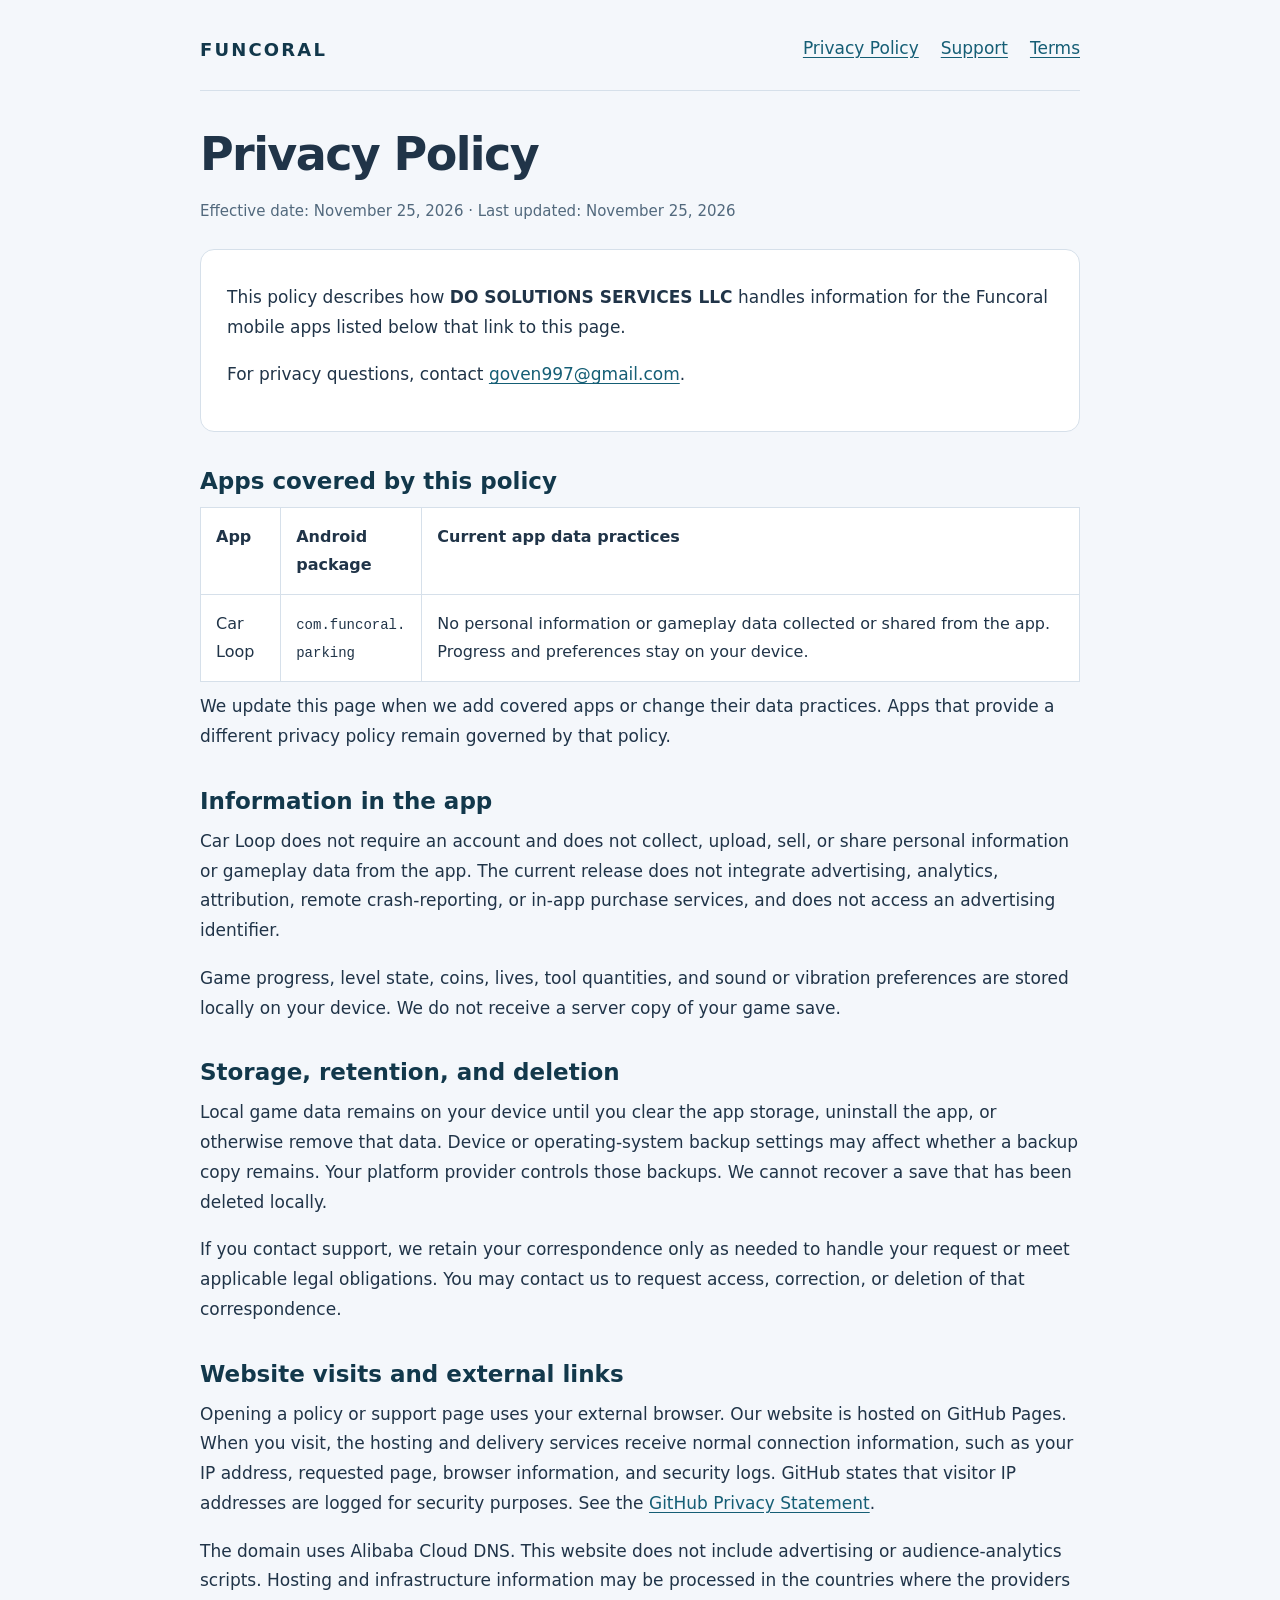
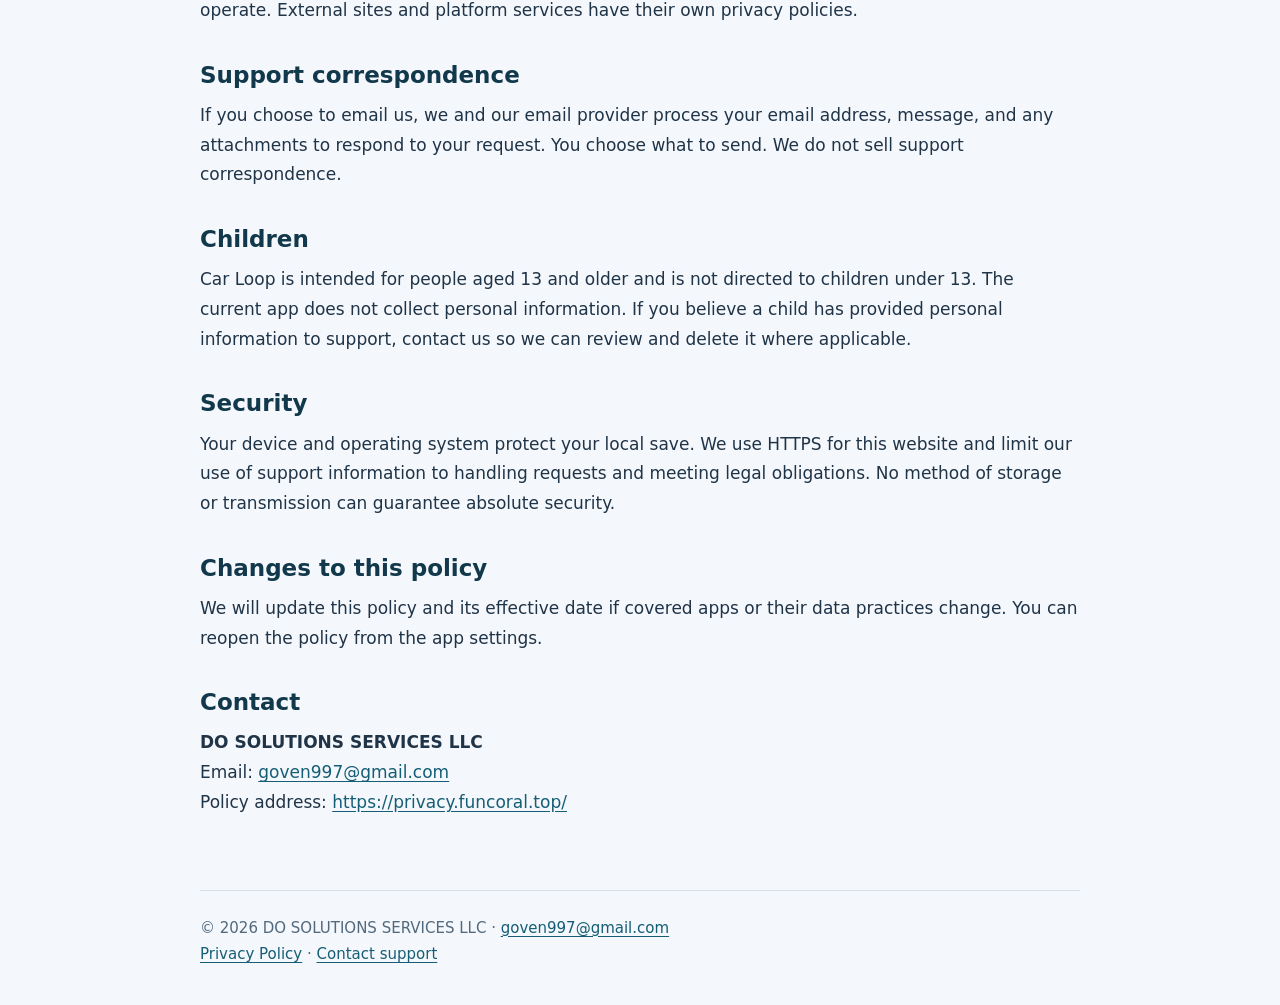
==== index.html @ a8ee6a95 "Publish shared Funcoral privacy and support pages Provide a public policy for Car Loop at privacy.fu" ====
<!doctype html><html lang="en"><head><meta charset="utf-8"><meta name="viewport" content="width=device-width,initial-scale=1"><meta name="description" content="Privacy Policy for Funcoral apps operated by DO SOLUTIONS SERVICES LLC"><link rel="canonical" href="https://privacy.funcoral.top/"><title>Privacy Policy | Funcoral</title><link rel="stylesheet" href="/style.css"></head><body><header><a class="brand" href="/">FUNCORAL</a><nav aria-label="Policy navigation"><a href="/">Privacy Policy</a><a href="/support/">Support</a><a href="/terms/">Terms</a></nav></header><main><h1>Privacy Policy</h1><p class="meta">Effective date: November 25, 2026 · Last updated: November 25, 2026</p><div class="intro"><p>This policy describes how <strong>DO SOLUTIONS SERVICES LLC</strong> handles information for the Funcoral mobile apps listed below that link to this page.</p><p>For privacy questions, contact <a href="mailto:goven997@gmail.com">goven997@gmail.com</a>.</p></div><h2>Apps covered by this policy</h2><table><thead><tr><th scope="col">App</th><th scope="col">Android package</th><th scope="col">Current app data practices</th></tr></thead><tbody><tr><td>Car Loop</td><td><code>com.funcoral.parking</code></td><td>No personal information or gameplay data collected or shared from the app. Progress and preferences stay on your device.</td></tr></tbody></table><p>We update this page when we add covered apps or change their data practices. Apps that provide a different privacy policy remain governed by that policy.</p><h2>Information in the app</h2><p>Car Loop does not require an account and does not collect, upload, sell, or share personal information or gameplay data from the app. The current release does not integrate advertising, analytics, attribution, remote crash-reporting, or in-app purchase services, and does not access an advertising identifier.</p><p>Game progress, level state, coins, lives, tool quantities, and sound or vibration preferences are stored locally on your device. We do not receive a server copy of your game save.</p><h2>Storage, retention, and deletion</h2><p>Local game data remains on your device until you clear the app storage, uninstall the app, or otherwise remove that data. Device or operating-system backup settings may affect whether a backup copy remains. Your platform provider controls those backups. We cannot recover a save that has been deleted locally.</p><p>If you contact support, we retain your correspondence only as needed to handle your request or meet applicable legal obligations. You may contact us to request access, correction, or deletion of that correspondence.</p><h2>Website visits and external links</h2><p>Opening a policy or support page uses your external browser. Our website is hosted on GitHub Pages. When you visit, the hosting and delivery services receive normal connection information, such as your IP address, requested page, browser information, and security logs. GitHub states that visitor IP addresses are logged for security purposes. See the <a href="https://docs.github.com/en/site-policy/privacy-policies/github-general-privacy-statement">GitHub Privacy Statement</a>.</p><p>The domain uses Alibaba Cloud DNS. This website does not include advertising or audience-analytics scripts. Hosting and infrastructure information may be processed in the countries where the providers operate. External sites and platform services have their own privacy policies.</p><h2>Support correspondence</h2><p>If you choose to email us, we and our email provider process your email address, message, and any attachments to respond to your request. You choose what to send. We do not sell support correspondence.</p><h2>Children</h2><p>Car Loop is intended for people aged 13 and older and is not directed to children under 13. The current app does not collect personal information. If you believe a child has provided personal information to support, contact us so we can review and delete it where applicable.</p><h2>Security</h2><p>Your device and operating system protect your local save. We use HTTPS for this website and limit our use of support information to handling requests and meeting legal obligations. No method of storage or transmission can guarantee absolute security.</p><h2>Changes to this policy</h2><p>We will update this policy and its effective date if covered apps or their data practices change. You can reopen the policy from the app settings.</p><h2>Contact</h2><p><strong>DO SOLUTIONS SERVICES LLC</strong><br>Email: <a href="mailto:goven997@gmail.com">goven997@gmail.com</a><br>Policy address: <a href="https://privacy.funcoral.top/">https://privacy.funcoral.top/</a></p></main><footer>© 2026 DO SOLUTIONS SERVICES LLC · <a href="mailto:goven997@gmail.com">goven997@gmail.com</a><br><a href="/">Privacy Policy</a> · <a href="/support/">Contact support</a></footer></body></html>
---- style.css ----
*{box-sizing:border-box}html{scroll-behavior:smooth}body{margin:0;background:#f4f7fb;color:#203448;font:17px/1.75 system-ui,-apple-system,BlinkMacSystemFont,"Segoe UI",sans-serif}a{color:#155e75;text-underline-offset:3px}a:focus-visible{outline:3px solid #f59e0b;outline-offset:4px}header,main,footer{width:min(880px,calc(100% - 40px));margin:auto}header{padding:34px 0 24px;display:flex;justify-content:space-between;gap:20px;flex-wrap:wrap;border-bottom:1px solid #d6e0ea}.brand{font-size:18px;font-weight:750;letter-spacing:.12em;color:#12384b;text-decoration:none}nav{display:flex;gap:22px;flex-wrap:wrap}main{padding:36px 0 54px}h1{font-size:clamp(32px,6vw,46px);line-height:1.2;letter-spacing:-.035em;margin:0 0 16px}h2{font-size:23px;line-height:1.35;margin:34px 0 10px;color:#12384b}p{margin:10px 0 18px}.meta{color:#52697d;font-size:15px}.intro{padding:23px 26px;background:white;border:1px solid #d6e0ea;border-radius:14px;margin:25px 0}table{width:100%;border-collapse:collapse;background:white;font-size:16px}th,td{padding:15px;text-align:left;border:1px solid #d6e0ea;vertical-align:top;overflow-wrap:anywhere}code{font-size:14px}footer{padding:24px 0 38px;border-top:1px solid #d6e0ea;font-size:15px;color:#52697d}.contact{font-size:19px;font-weight:650}@media(max-width:520px){header,main,footer{width:calc(100% - 30px)}header{padding-top:24px}th,td{padding:10px}.intro{padding:18px}}
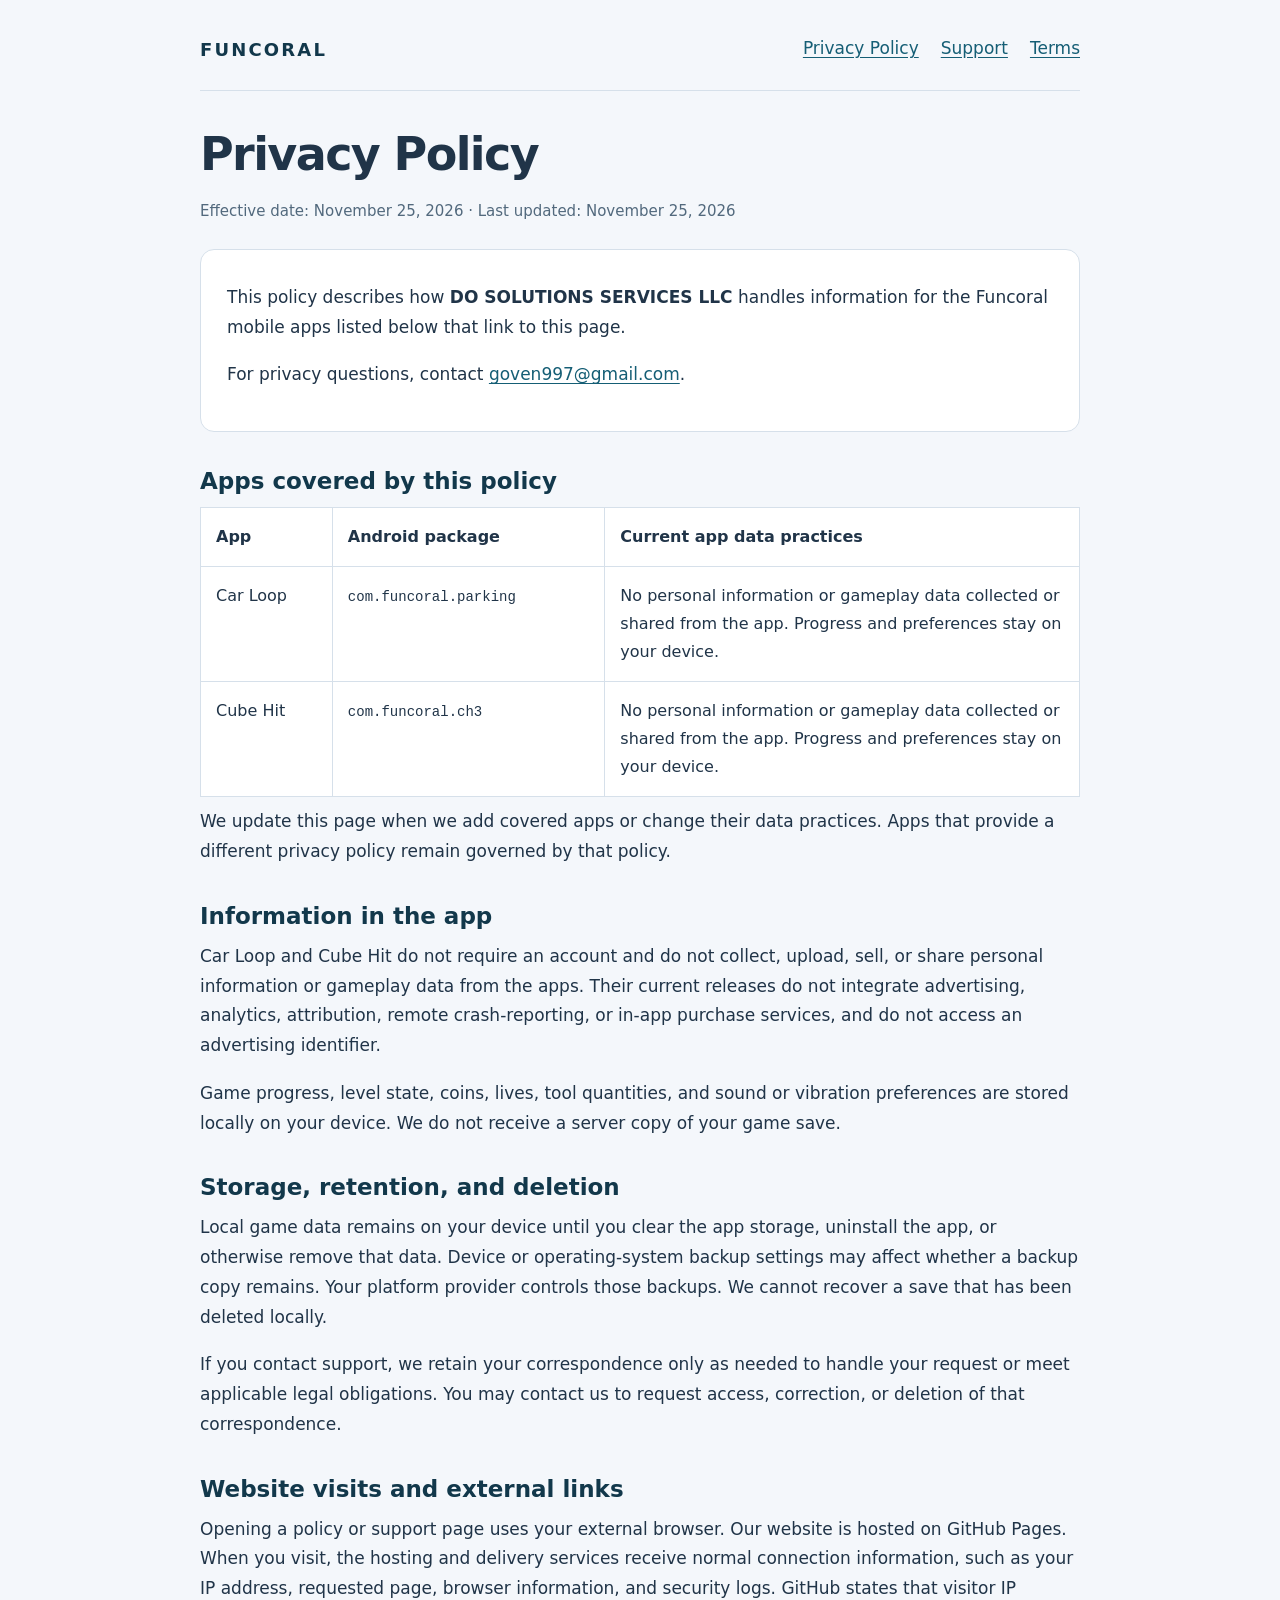
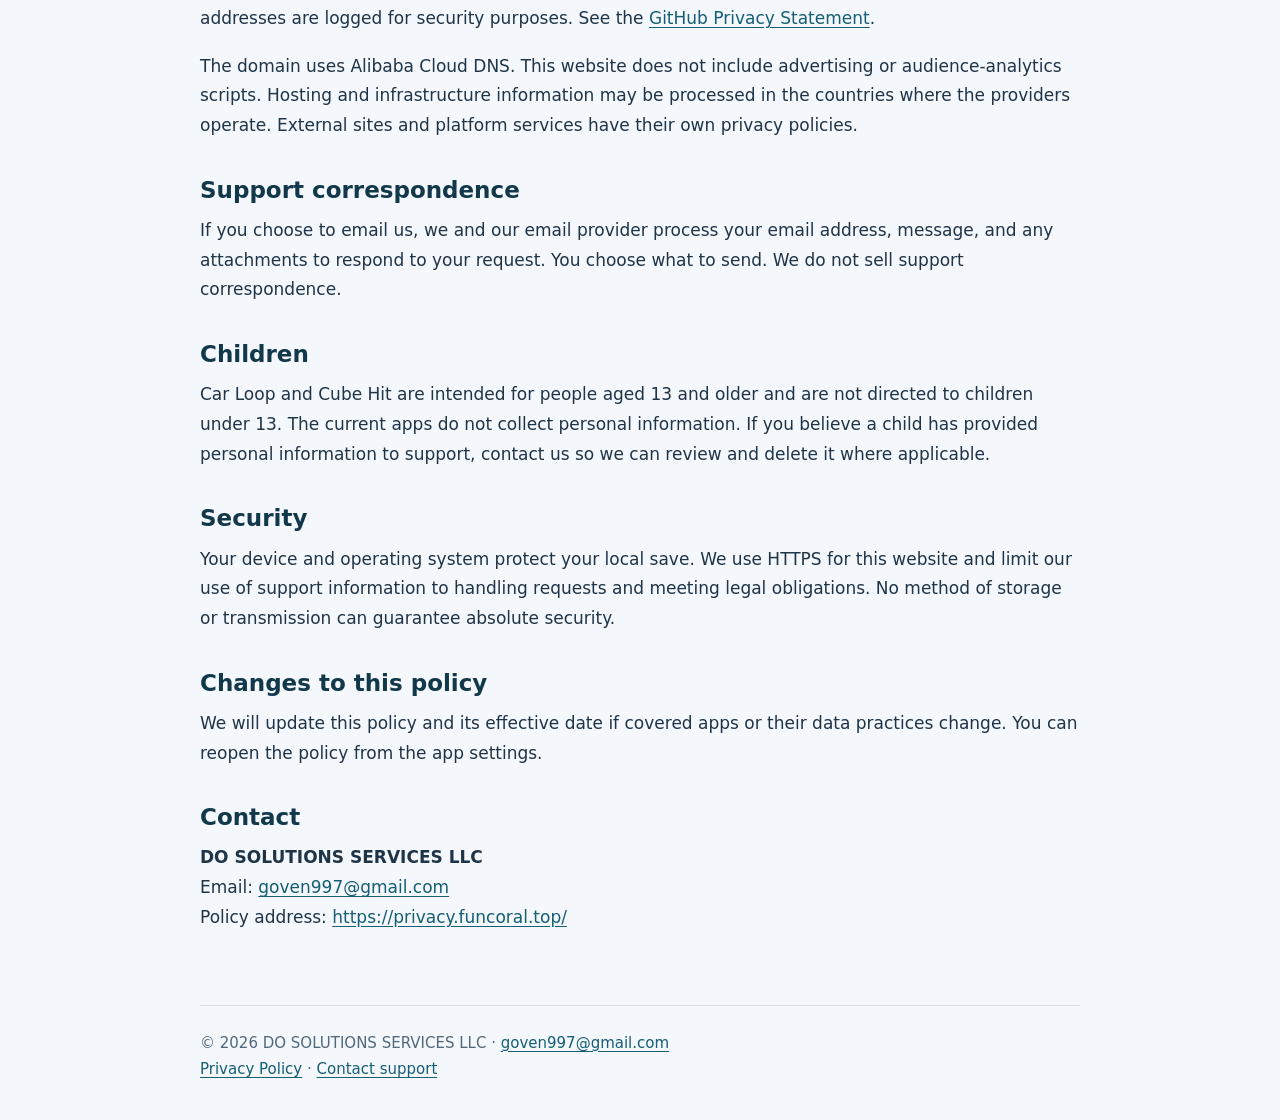
==== commit bb45784c: "docs: cover Cube Hit in shared Funcoral policy Co-Authored-By: GPT-6 <gpt-6@noreply.openai.com>" ====
--- a/index.html
+++ b/index.html
@@ -1 +1 @@
-<!doctype html><html lang="en"><head><meta charset="utf-8"><meta name="viewport" content="width=device-width,initial-scale=1"><meta name="description" content="Privacy Policy for Funcoral apps operated by DO SOLUTIONS SERVICES LLC"><link rel="canonical" href="https://privacy.funcoral.top/"><title>Privacy Policy | Funcoral</title><link rel="stylesheet" href="/style.css"></head><body><header><a class="brand" href="/">FUNCORAL</a><nav aria-label="Policy navigation"><a href="/">Privacy Policy</a><a href="/support/">Support</a><a href="/terms/">Terms</a></nav></header><main><h1>Privacy Policy</h1><p class="meta">Effective date: November 25, 2026 · Last updated: November 25, 2026</p><div class="intro"><p>This policy describes how <strong>DO SOLUTIONS SERVICES LLC</strong> handles information for the Funcoral mobile apps listed below that link to this page.</p><p>For privacy questions, contact <a href="mailto:goven997@gmail.com">goven997@gmail.com</a>.</p></div><h2>Apps covered by this policy</h2><table><thead><tr><th scope="col">App</th><th scope="col">Android package</th><th scope="col">Current app data practices</th></tr></thead><tbody><tr><td>Car Loop</td><td><code>com.funcoral.parking</code></td><td>No personal information or gameplay data collected or shared from the app. Progress and preferences stay on your device.</td></tr></tbody></table><p>We update this page when we add covered apps or change their data practices. Apps that provide a different privacy policy remain governed by that policy.</p><h2>Information in the app</h2><p>Car Loop does not require an account and does not collect, upload, sell, or share personal information or gameplay data from the app. The current release does not integrate advertising, analytics, attribution, remote crash-reporting, or in-app purchase services, and does not access an advertising identifier.</p><p>Game progress, level state, coins, lives, tool quantities, and sound or vibration preferences are stored locally on your device. We do not receive a server copy of your game save.</p><h2>Storage, retention, and deletion</h2><p>Local game data remains on your device until you clear the app storage, uninstall the app, or otherwise remove that data. Device or operating-system backup settings may affect whether a backup copy remains. Your platform provider controls those backups. We cannot recover a save that has been deleted locally.</p><p>If you contact support, we retain your correspondence only as needed to handle your request or meet applicable legal obligations. You may contact us to request access, correction, or deletion of that correspondence.</p><h2>Website visits and external links</h2><p>Opening a policy or support page uses your external browser. Our website is hosted on GitHub Pages. When you visit, the hosting and delivery services receive normal connection information, such as your IP address, requested page, browser information, and security logs. GitHub states that visitor IP addresses are logged for security purposes. See the <a href="https://docs.github.com/en/site-policy/privacy-policies/github-general-privacy-statement">GitHub Privacy Statement</a>.</p><p>The domain uses Alibaba Cloud DNS. This website does not include advertising or audience-analytics scripts. Hosting and infrastructure information may be processed in the countries where the providers operate. External sites and platform services have their own privacy policies.</p><h2>Support correspondence</h2><p>If you choose to email us, we and our email provider process your email address, message, and any attachments to respond to your request. You choose what to send. We do not sell support correspondence.</p><h2>Children</h2><p>Car Loop is intended for people aged 13 and older and is not directed to children under 13. The current app does not collect personal information. If you believe a child has provided personal information to support, contact us so we can review and delete it where applicable.</p><h2>Security</h2><p>Your device and operating system protect your local save. We use HTTPS for this website and limit our use of support information to handling requests and meeting legal obligations. No method of storage or transmission can guarantee absolute security.</p><h2>Changes to this policy</h2><p>We will update this policy and its effective date if covered apps or their data practices change. You can reopen the policy from the app settings.</p><h2>Contact</h2><p><strong>DO SOLUTIONS SERVICES LLC</strong><br>Email: <a href="mailto:goven997@gmail.com">goven997@gmail.com</a><br>Policy address: <a href="https://privacy.funcoral.top/">https://privacy.funcoral.top/</a></p></main><footer>© 2026 DO SOLUTIONS SERVICES LLC · <a href="mailto:goven997@gmail.com">goven997@gmail.com</a><br><a href="/">Privacy Policy</a> · <a href="/support/">Contact support</a></footer></body></html>
+<!doctype html><html lang="en"><head><meta charset="utf-8"><meta name="viewport" content="width=device-width,initial-scale=1"><meta name="description" content="Privacy Policy for Funcoral apps operated by DO SOLUTIONS SERVICES LLC"><link rel="canonical" href="https://privacy.funcoral.top/"><title>Privacy Policy | Funcoral</title><link rel="stylesheet" href="/style.css"></head><body><header><a class="brand" href="/">FUNCORAL</a><nav aria-label="Policy navigation"><a href="/">Privacy Policy</a><a href="/support/">Support</a><a href="/terms/">Terms</a></nav></header><main><h1>Privacy Policy</h1><p class="meta">Effective date: November 25, 2026 · Last updated: November 25, 2026</p><div class="intro"><p>This policy describes how <strong>DO SOLUTIONS SERVICES LLC</strong> handles information for the Funcoral mobile apps listed below that link to this page.</p><p>For privacy questions, contact <a href="mailto:goven997@gmail.com">goven997@gmail.com</a>.</p></div><h2>Apps covered by this policy</h2><table><thead><tr><th scope="col">App</th><th scope="col">Android package</th><th scope="col">Current app data practices</th></tr></thead><tbody><tr><td>Car Loop</td><td><code>com.funcoral.parking</code></td><td>No personal information or gameplay data collected or shared from the app. Progress and preferences stay on your device.</td></tr><tr><td>Cube Hit</td><td><code>com.funcoral.ch3</code></td><td>No personal information or gameplay data collected or shared from the app. Progress and preferences stay on your device.</td></tr></tbody></table><p>We update this page when we add covered apps or change their data practices. Apps that provide a different privacy policy remain governed by that policy.</p><h2>Information in the app</h2><p>Car Loop and Cube Hit do not require an account and do not collect, upload, sell, or share personal information or gameplay data from the apps. Their current releases do not integrate advertising, analytics, attribution, remote crash-reporting, or in-app purchase services, and do not access an advertising identifier.</p><p>Game progress, level state, coins, lives, tool quantities, and sound or vibration preferences are stored locally on your device. We do not receive a server copy of your game save.</p><h2>Storage, retention, and deletion</h2><p>Local game data remains on your device until you clear the app storage, uninstall the app, or otherwise remove that data. Device or operating-system backup settings may affect whether a backup copy remains. Your platform provider controls those backups. We cannot recover a save that has been deleted locally.</p><p>If you contact support, we retain your correspondence only as needed to handle your request or meet applicable legal obligations. You may contact us to request access, correction, or deletion of that correspondence.</p><h2>Website visits and external links</h2><p>Opening a policy or support page uses your external browser. Our website is hosted on GitHub Pages. When you visit, the hosting and delivery services receive normal connection information, such as your IP address, requested page, browser information, and security logs. GitHub states that visitor IP addresses are logged for security purposes. See the <a href="https://docs.github.com/en/site-policy/privacy-policies/github-general-privacy-statement">GitHub Privacy Statement</a>.</p><p>The domain uses Alibaba Cloud DNS. This website does not include advertising or audience-analytics scripts. Hosting and infrastructure information may be processed in the countries where the providers operate. External sites and platform services have their own privacy policies.</p><h2>Support correspondence</h2><p>If you choose to email us, we and our email provider process your email address, message, and any attachments to respond to your request. You choose what to send. We do not sell support correspondence.</p><h2>Children</h2><p>Car Loop and Cube Hit are intended for people aged 13 and older and are not directed to children under 13. The current apps do not collect personal information. If you believe a child has provided personal information to support, contact us so we can review and delete it where applicable.</p><h2>Security</h2><p>Your device and operating system protect your local save. We use HTTPS for this website and limit our use of support information to handling requests and meeting legal obligations. No method of storage or transmission can guarantee absolute security.</p><h2>Changes to this policy</h2><p>We will update this policy and its effective date if covered apps or their data practices change. You can reopen the policy from the app settings.</p><h2>Contact</h2><p><strong>DO SOLUTIONS SERVICES LLC</strong><br>Email: <a href="mailto:goven997@gmail.com">goven997@gmail.com</a><br>Policy address: <a href="https://privacy.funcoral.top/">https://privacy.funcoral.top/</a></p></main><footer>© 2026 DO SOLUTIONS SERVICES LLC · <a href="mailto:goven997@gmail.com">goven997@gmail.com</a><br><a href="/">Privacy Policy</a> · <a href="/support/">Contact support</a></footer></body></html>
--- a/style.css
+++ b/style.css
@@ -1 +1,2 @@
 *{box-sizing:border-box}html{scroll-behavior:smooth}body{margin:0;background:#f4f7fb;color:#203448;font:17px/1.75 system-ui,-apple-system,BlinkMacSystemFont,"Segoe UI",sans-serif}a{color:#155e75;text-underline-offset:3px}a:focus-visible{outline:3px solid #f59e0b;outline-offset:4px}header,main,footer{width:min(880px,calc(100% - 40px));margin:auto}header{padding:34px 0 24px;display:flex;justify-content:space-between;gap:20px;flex-wrap:wrap;border-bottom:1px solid #d6e0ea}.brand{font-size:18px;font-weight:750;letter-spacing:.12em;color:#12384b;text-decoration:none}nav{display:flex;gap:22px;flex-wrap:wrap}main{padding:36px 0 54px}h1{font-size:clamp(32px,6vw,46px);line-height:1.2;letter-spacing:-.035em;margin:0 0 16px}h2{font-size:23px;line-height:1.35;margin:34px 0 10px;color:#12384b}p{margin:10px 0 18px}.meta{color:#52697d;font-size:15px}.intro{padding:23px 26px;background:white;border:1px solid #d6e0ea;border-radius:14px;margin:25px 0}table{width:100%;border-collapse:collapse;background:white;font-size:16px}th,td{padding:15px;text-align:left;border:1px solid #d6e0ea;vertical-align:top;overflow-wrap:anywhere}code{font-size:14px}footer{padding:24px 0 38px;border-top:1px solid #d6e0ea;font-size:15px;color:#52697d}.contact{font-size:19px;font-weight:650}@media(max-width:520px){header,main,footer{width:calc(100% - 30px)}header{padding-top:24px}th,td{padding:10px}.intro{padding:18px}}
+th:first-child{width:15%}th:nth-child(2){width:31%}
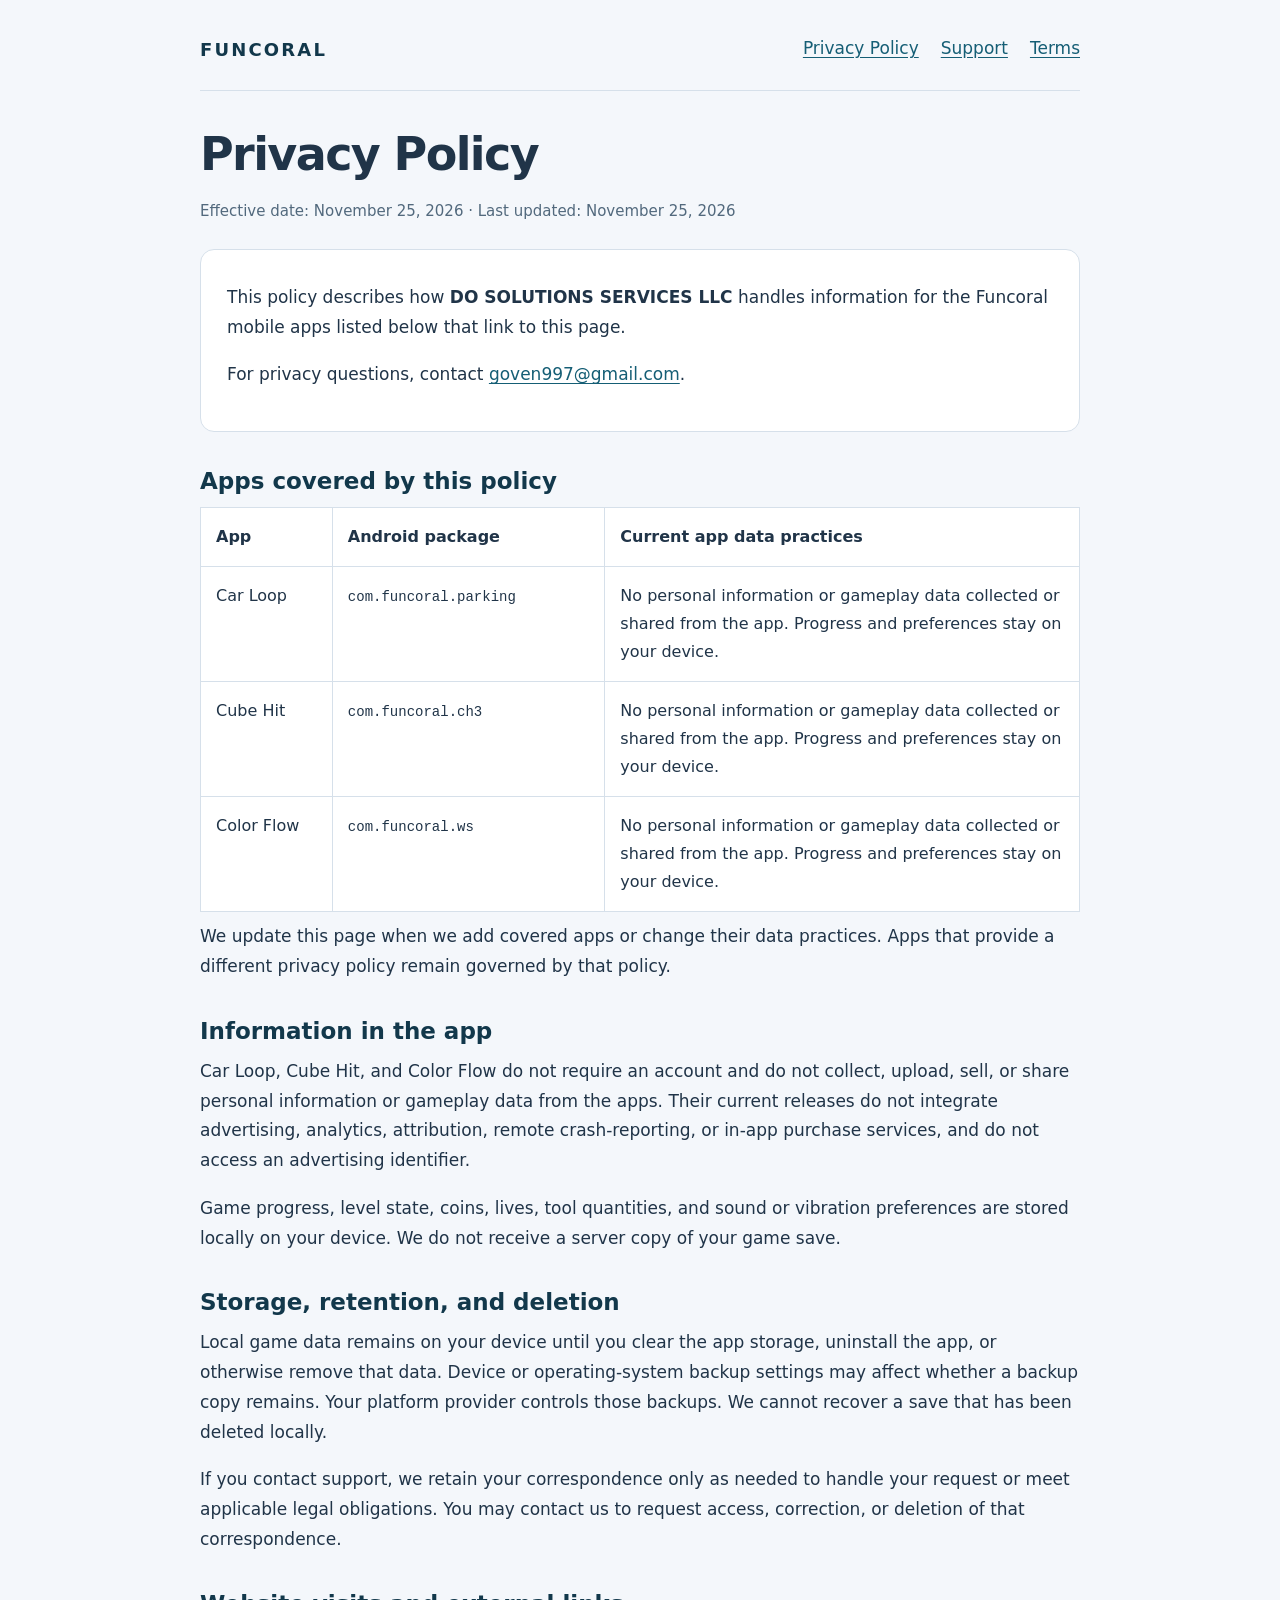
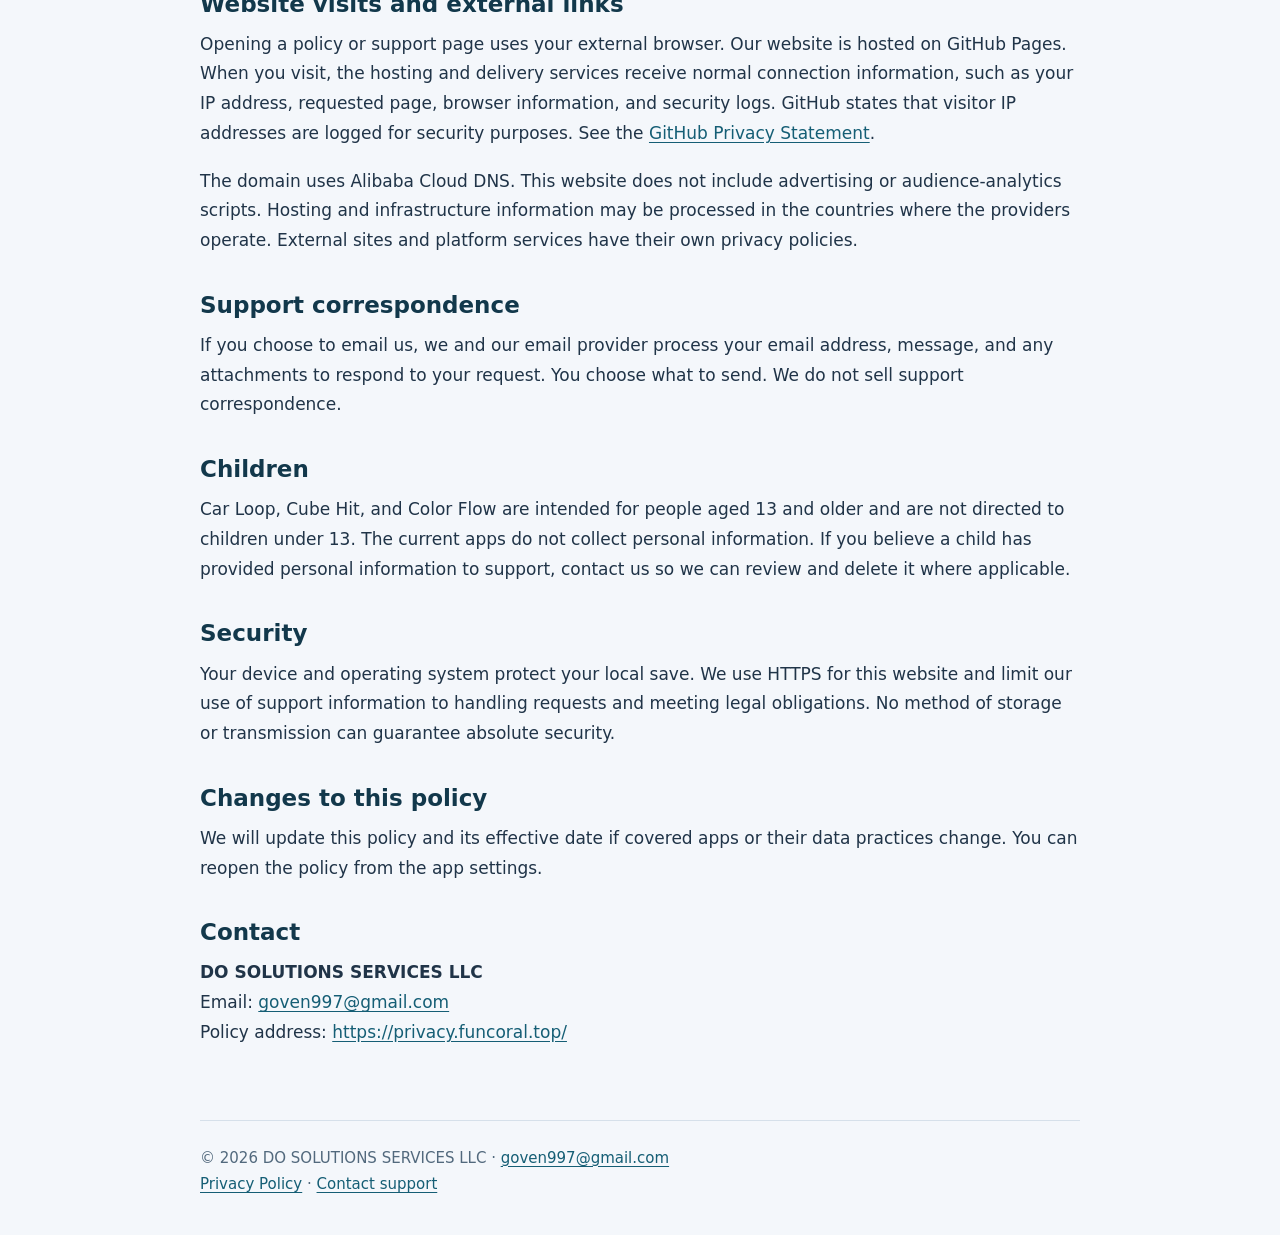
==== commit d7dcee9c: "docs: cover Color Flow in shared Funcoral policy Co-Authored-By: GPT-6 <gpt-6@noreply.openai.com>" ====
--- a/index.html
+++ b/index.html
@@ -1 +1 @@
-<!doctype html><html lang="en"><head><meta charset="utf-8"><meta name="viewport" content="width=device-width,initial-scale=1"><meta name="description" content="Privacy Policy for Funcoral apps operated by DO SOLUTIONS SERVICES LLC"><link rel="canonical" href="https://privacy.funcoral.top/"><title>Privacy Policy | Funcoral</title><link rel="stylesheet" href="/style.css"></head><body><header><a class="brand" href="/">FUNCORAL</a><nav aria-label="Policy navigation"><a href="/">Privacy Policy</a><a href="/support/">Support</a><a href="/terms/">Terms</a></nav></header><main><h1>Privacy Policy</h1><p class="meta">Effective date: November 25, 2026 · Last updated: November 25, 2026</p><div class="intro"><p>This policy describes how <strong>DO SOLUTIONS SERVICES LLC</strong> handles information for the Funcoral mobile apps listed below that link to this page.</p><p>For privacy questions, contact <a href="mailto:goven997@gmail.com">goven997@gmail.com</a>.</p></div><h2>Apps covered by this policy</h2><table><thead><tr><th scope="col">App</th><th scope="col">Android package</th><th scope="col">Current app data practices</th></tr></thead><tbody><tr><td>Car Loop</td><td><code>com.funcoral.parking</code></td><td>No personal information or gameplay data collected or shared from the app. Progress and preferences stay on your device.</td></tr><tr><td>Cube Hit</td><td><code>com.funcoral.ch3</code></td><td>No personal information or gameplay data collected or shared from the app. Progress and preferences stay on your device.</td></tr></tbody></table><p>We update this page when we add covered apps or change their data practices. Apps that provide a different privacy policy remain governed by that policy.</p><h2>Information in the app</h2><p>Car Loop and Cube Hit do not require an account and do not collect, upload, sell, or share personal information or gameplay data from the apps. Their current releases do not integrate advertising, analytics, attribution, remote crash-reporting, or in-app purchase services, and do not access an advertising identifier.</p><p>Game progress, level state, coins, lives, tool quantities, and sound or vibration preferences are stored locally on your device. We do not receive a server copy of your game save.</p><h2>Storage, retention, and deletion</h2><p>Local game data remains on your device until you clear the app storage, uninstall the app, or otherwise remove that data. Device or operating-system backup settings may affect whether a backup copy remains. Your platform provider controls those backups. We cannot recover a save that has been deleted locally.</p><p>If you contact support, we retain your correspondence only as needed to handle your request or meet applicable legal obligations. You may contact us to request access, correction, or deletion of that correspondence.</p><h2>Website visits and external links</h2><p>Opening a policy or support page uses your external browser. Our website is hosted on GitHub Pages. When you visit, the hosting and delivery services receive normal connection information, such as your IP address, requested page, browser information, and security logs. GitHub states that visitor IP addresses are logged for security purposes. See the <a href="https://docs.github.com/en/site-policy/privacy-policies/github-general-privacy-statement">GitHub Privacy Statement</a>.</p><p>The domain uses Alibaba Cloud DNS. This website does not include advertising or audience-analytics scripts. Hosting and infrastructure information may be processed in the countries where the providers operate. External sites and platform services have their own privacy policies.</p><h2>Support correspondence</h2><p>If you choose to email us, we and our email provider process your email address, message, and any attachments to respond to your request. You choose what to send. We do not sell support correspondence.</p><h2>Children</h2><p>Car Loop and Cube Hit are intended for people aged 13 and older and are not directed to children under 13. The current apps do not collect personal information. If you believe a child has provided personal information to support, contact us so we can review and delete it where applicable.</p><h2>Security</h2><p>Your device and operating system protect your local save. We use HTTPS for this website and limit our use of support information to handling requests and meeting legal obligations. No method of storage or transmission can guarantee absolute security.</p><h2>Changes to this policy</h2><p>We will update this policy and its effective date if covered apps or their data practices change. You can reopen the policy from the app settings.</p><h2>Contact</h2><p><strong>DO SOLUTIONS SERVICES LLC</strong><br>Email: <a href="mailto:goven997@gmail.com">goven997@gmail.com</a><br>Policy address: <a href="https://privacy.funcoral.top/">https://privacy.funcoral.top/</a></p></main><footer>© 2026 DO SOLUTIONS SERVICES LLC · <a href="mailto:goven997@gmail.com">goven997@gmail.com</a><br><a href="/">Privacy Policy</a> · <a href="/support/">Contact support</a></footer></body></html>
+<!doctype html><html lang="en"><head><meta charset="utf-8"><meta name="viewport" content="width=device-width,initial-scale=1"><meta name="description" content="Privacy Policy for Funcoral apps operated by DO SOLUTIONS SERVICES LLC"><link rel="canonical" href="https://privacy.funcoral.top/"><title>Privacy Policy | Funcoral</title><link rel="stylesheet" href="/style.css"></head><body><header><a class="brand" href="/">FUNCORAL</a><nav aria-label="Policy navigation"><a href="/">Privacy Policy</a><a href="/support/">Support</a><a href="/terms/">Terms</a></nav></header><main><h1>Privacy Policy</h1><p class="meta">Effective date: November 25, 2026 · Last updated: November 25, 2026</p><div class="intro"><p>This policy describes how <strong>DO SOLUTIONS SERVICES LLC</strong> handles information for the Funcoral mobile apps listed below that link to this page.</p><p>For privacy questions, contact <a href="mailto:goven997@gmail.com">goven997@gmail.com</a>.</p></div><h2>Apps covered by this policy</h2><table><thead><tr><th scope="col">App</th><th scope="col">Android package</th><th scope="col">Current app data practices</th></tr></thead><tbody><tr><td>Car Loop</td><td><code>com.funcoral.parking</code></td><td>No personal information or gameplay data collected or shared from the app. Progress and preferences stay on your device.</td></tr><tr><td>Cube Hit</td><td><code>com.funcoral.ch3</code></td><td>No personal information or gameplay data collected or shared from the app. Progress and preferences stay on your device.</td></tr><tr><td>Color Flow</td><td><code>com.funcoral.ws</code></td><td>No personal information or gameplay data collected or shared from the app. Progress and preferences stay on your device.</td></tr></tbody></table><p>We update this page when we add covered apps or change their data practices. Apps that provide a different privacy policy remain governed by that policy.</p><h2>Information in the app</h2><p>Car Loop, Cube Hit, and Color Flow do not require an account and do not collect, upload, sell, or share personal information or gameplay data from the apps. Their current releases do not integrate advertising, analytics, attribution, remote crash-reporting, or in-app purchase services, and do not access an advertising identifier.</p><p>Game progress, level state, coins, lives, tool quantities, and sound or vibration preferences are stored locally on your device. We do not receive a server copy of your game save.</p><h2>Storage, retention, and deletion</h2><p>Local game data remains on your device until you clear the app storage, uninstall the app, or otherwise remove that data. Device or operating-system backup settings may affect whether a backup copy remains. Your platform provider controls those backups. We cannot recover a save that has been deleted locally.</p><p>If you contact support, we retain your correspondence only as needed to handle your request or meet applicable legal obligations. You may contact us to request access, correction, or deletion of that correspondence.</p><h2>Website visits and external links</h2><p>Opening a policy or support page uses your external browser. Our website is hosted on GitHub Pages. When you visit, the hosting and delivery services receive normal connection information, such as your IP address, requested page, browser information, and security logs. GitHub states that visitor IP addresses are logged for security purposes. See the <a href="https://docs.github.com/en/site-policy/privacy-policies/github-general-privacy-statement">GitHub Privacy Statement</a>.</p><p>The domain uses Alibaba Cloud DNS. This website does not include advertising or audience-analytics scripts. Hosting and infrastructure information may be processed in the countries where the providers operate. External sites and platform services have their own privacy policies.</p><h2>Support correspondence</h2><p>If you choose to email us, we and our email provider process your email address, message, and any attachments to respond to your request. You choose what to send. We do not sell support correspondence.</p><h2>Children</h2><p>Car Loop, Cube Hit, and Color Flow are intended for people aged 13 and older and are not directed to children under 13. The current apps do not collect personal information. If you believe a child has provided personal information to support, contact us so we can review and delete it where applicable.</p><h2>Security</h2><p>Your device and operating system protect your local save. We use HTTPS for this website and limit our use of support information to handling requests and meeting legal obligations. No method of storage or transmission can guarantee absolute security.</p><h2>Changes to this policy</h2><p>We will update this policy and its effective date if covered apps or their data practices change. You can reopen the policy from the app settings.</p><h2>Contact</h2><p><strong>DO SOLUTIONS SERVICES LLC</strong><br>Email: <a href="mailto:goven997@gmail.com">goven997@gmail.com</a><br>Policy address: <a href="https://privacy.funcoral.top/">https://privacy.funcoral.top/</a></p></main><footer>© 2026 DO SOLUTIONS SERVICES LLC · <a href="mailto:goven997@gmail.com">goven997@gmail.com</a><br><a href="/">Privacy Policy</a> · <a href="/support/">Contact support</a></footer></body></html>
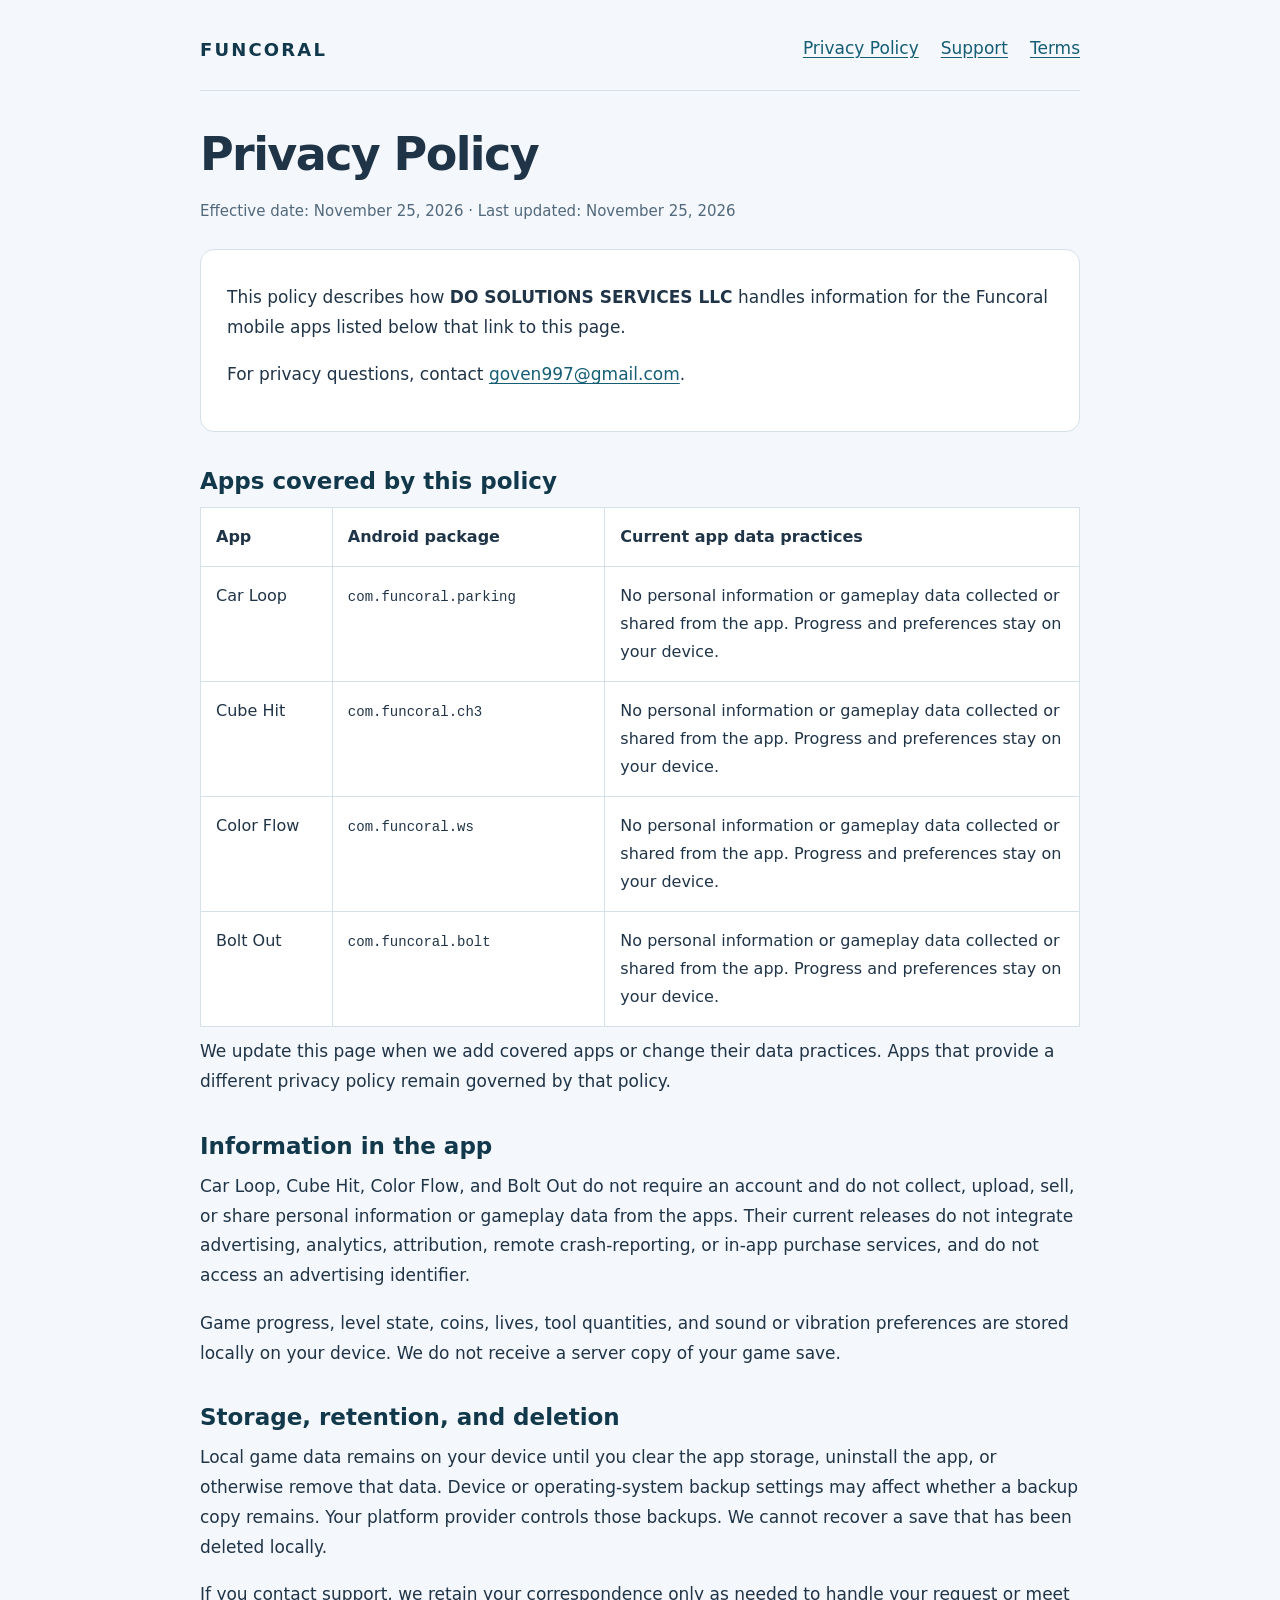
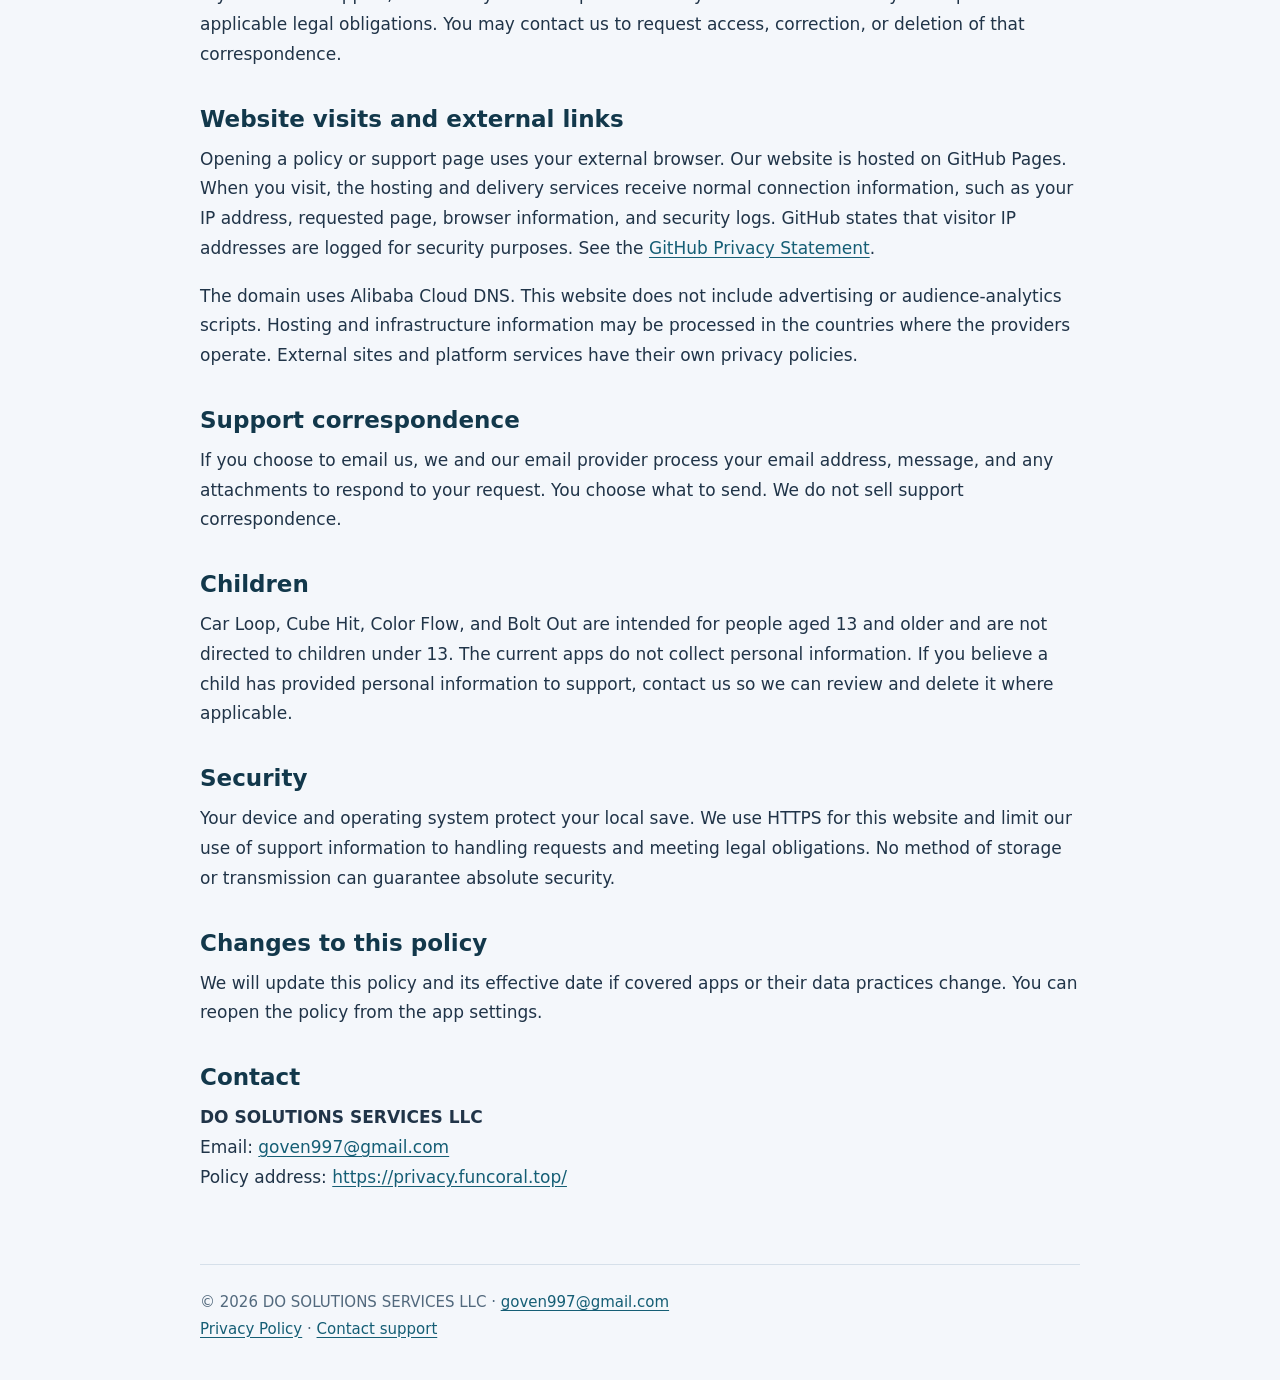
==== commit f76c3ef9: "Cover Bolt Out in shared Funcoral privacy policy Co-Authored-By: GPT-6 <noreply@openai.com>" ====
--- a/index.html
+++ b/index.html
@@ -1 +1 @@
-<!doctype html><html lang="en"><head><meta charset="utf-8"><meta name="viewport" content="width=device-width,initial-scale=1"><meta name="description" content="Privacy Policy for Funcoral apps operated by DO SOLUTIONS SERVICES LLC"><link rel="canonical" href="https://privacy.funcoral.top/"><title>Privacy Policy | Funcoral</title><link rel="stylesheet" href="/style.css"></head><body><header><a class="brand" href="/">FUNCORAL</a><nav aria-label="Policy navigation"><a href="/">Privacy Policy</a><a href="/support/">Support</a><a href="/terms/">Terms</a></nav></header><main><h1>Privacy Policy</h1><p class="meta">Effective date: November 25, 2026 · Last updated: November 25, 2026</p><div class="intro"><p>This policy describes how <strong>DO SOLUTIONS SERVICES LLC</strong> handles information for the Funcoral mobile apps listed below that link to this page.</p><p>For privacy questions, contact <a href="mailto:goven997@gmail.com">goven997@gmail.com</a>.</p></div><h2>Apps covered by this policy</h2><table><thead><tr><th scope="col">App</th><th scope="col">Android package</th><th scope="col">Current app data practices</th></tr></thead><tbody><tr><td>Car Loop</td><td><code>com.funcoral.parking</code></td><td>No personal information or gameplay data collected or shared from the app. Progress and preferences stay on your device.</td></tr><tr><td>Cube Hit</td><td><code>com.funcoral.ch3</code></td><td>No personal information or gameplay data collected or shared from the app. Progress and preferences stay on your device.</td></tr><tr><td>Color Flow</td><td><code>com.funcoral.ws</code></td><td>No personal information or gameplay data collected or shared from the app. Progress and preferences stay on your device.</td></tr></tbody></table><p>We update this page when we add covered apps or change their data practices. Apps that provide a different privacy policy remain governed by that policy.</p><h2>Information in the app</h2><p>Car Loop, Cube Hit, and Color Flow do not require an account and do not collect, upload, sell, or share personal information or gameplay data from the apps. Their current releases do not integrate advertising, analytics, attribution, remote crash-reporting, or in-app purchase services, and do not access an advertising identifier.</p><p>Game progress, level state, coins, lives, tool quantities, and sound or vibration preferences are stored locally on your device. We do not receive a server copy of your game save.</p><h2>Storage, retention, and deletion</h2><p>Local game data remains on your device until you clear the app storage, uninstall the app, or otherwise remove that data. Device or operating-system backup settings may affect whether a backup copy remains. Your platform provider controls those backups. We cannot recover a save that has been deleted locally.</p><p>If you contact support, we retain your correspondence only as needed to handle your request or meet applicable legal obligations. You may contact us to request access, correction, or deletion of that correspondence.</p><h2>Website visits and external links</h2><p>Opening a policy or support page uses your external browser. Our website is hosted on GitHub Pages. When you visit, the hosting and delivery services receive normal connection information, such as your IP address, requested page, browser information, and security logs. GitHub states that visitor IP addresses are logged for security purposes. See the <a href="https://docs.github.com/en/site-policy/privacy-policies/github-general-privacy-statement">GitHub Privacy Statement</a>.</p><p>The domain uses Alibaba Cloud DNS. This website does not include advertising or audience-analytics scripts. Hosting and infrastructure information may be processed in the countries where the providers operate. External sites and platform services have their own privacy policies.</p><h2>Support correspondence</h2><p>If you choose to email us, we and our email provider process your email address, message, and any attachments to respond to your request. You choose what to send. We do not sell support correspondence.</p><h2>Children</h2><p>Car Loop, Cube Hit, and Color Flow are intended for people aged 13 and older and are not directed to children under 13. The current apps do not collect personal information. If you believe a child has provided personal information to support, contact us so we can review and delete it where applicable.</p><h2>Security</h2><p>Your device and operating system protect your local save. We use HTTPS for this website and limit our use of support information to handling requests and meeting legal obligations. No method of storage or transmission can guarantee absolute security.</p><h2>Changes to this policy</h2><p>We will update this policy and its effective date if covered apps or their data practices change. You can reopen the policy from the app settings.</p><h2>Contact</h2><p><strong>DO SOLUTIONS SERVICES LLC</strong><br>Email: <a href="mailto:goven997@gmail.com">goven997@gmail.com</a><br>Policy address: <a href="https://privacy.funcoral.top/">https://privacy.funcoral.top/</a></p></main><footer>© 2026 DO SOLUTIONS SERVICES LLC · <a href="mailto:goven997@gmail.com">goven997@gmail.com</a><br><a href="/">Privacy Policy</a> · <a href="/support/">Contact support</a></footer></body></html>
+<!doctype html><html lang="en"><head><meta charset="utf-8"><meta name="viewport" content="width=device-width,initial-scale=1"><meta name="description" content="Privacy Policy for Funcoral apps operated by DO SOLUTIONS SERVICES LLC"><link rel="canonical" href="https://privacy.funcoral.top/"><title>Privacy Policy | Funcoral</title><link rel="stylesheet" href="/style.css"></head><body><header><a class="brand" href="/">FUNCORAL</a><nav aria-label="Policy navigation"><a href="/">Privacy Policy</a><a href="/support/">Support</a><a href="/terms/">Terms</a></nav></header><main><h1>Privacy Policy</h1><p class="meta">Effective date: November 25, 2026 · Last updated: November 25, 2026</p><div class="intro"><p>This policy describes how <strong>DO SOLUTIONS SERVICES LLC</strong> handles information for the Funcoral mobile apps listed below that link to this page.</p><p>For privacy questions, contact <a href="mailto:goven997@gmail.com">goven997@gmail.com</a>.</p></div><h2>Apps covered by this policy</h2><table><thead><tr><th scope="col">App</th><th scope="col">Android package</th><th scope="col">Current app data practices</th></tr></thead><tbody><tr><td>Car Loop</td><td><code>com.funcoral.parking</code></td><td>No personal information or gameplay data collected or shared from the app. Progress and preferences stay on your device.</td></tr><tr><td>Cube Hit</td><td><code>com.funcoral.ch3</code></td><td>No personal information or gameplay data collected or shared from the app. Progress and preferences stay on your device.</td></tr><tr><td>Color Flow</td><td><code>com.funcoral.ws</code></td><td>No personal information or gameplay data collected or shared from the app. Progress and preferences stay on your device.</td></tr><tr><td>Bolt Out</td><td><code>com.funcoral.bolt</code></td><td>No personal information or gameplay data collected or shared from the app. Progress and preferences stay on your device.</td></tr></tbody></table><p>We update this page when we add covered apps or change their data practices. Apps that provide a different privacy policy remain governed by that policy.</p><h2>Information in the app</h2><p>Car Loop, Cube Hit, Color Flow, and Bolt Out do not require an account and do not collect, upload, sell, or share personal information or gameplay data from the apps. Their current releases do not integrate advertising, analytics, attribution, remote crash-reporting, or in-app purchase services, and do not access an advertising identifier.</p><p>Game progress, level state, coins, lives, tool quantities, and sound or vibration preferences are stored locally on your device. We do not receive a server copy of your game save.</p><h2>Storage, retention, and deletion</h2><p>Local game data remains on your device until you clear the app storage, uninstall the app, or otherwise remove that data. Device or operating-system backup settings may affect whether a backup copy remains. Your platform provider controls those backups. We cannot recover a save that has been deleted locally.</p><p>If you contact support, we retain your correspondence only as needed to handle your request or meet applicable legal obligations. You may contact us to request access, correction, or deletion of that correspondence.</p><h2>Website visits and external links</h2><p>Opening a policy or support page uses your external browser. Our website is hosted on GitHub Pages. When you visit, the hosting and delivery services receive normal connection information, such as your IP address, requested page, browser information, and security logs. GitHub states that visitor IP addresses are logged for security purposes. See the <a href="https://docs.github.com/en/site-policy/privacy-policies/github-general-privacy-statement">GitHub Privacy Statement</a>.</p><p>The domain uses Alibaba Cloud DNS. This website does not include advertising or audience-analytics scripts. Hosting and infrastructure information may be processed in the countries where the providers operate. External sites and platform services have their own privacy policies.</p><h2>Support correspondence</h2><p>If you choose to email us, we and our email provider process your email address, message, and any attachments to respond to your request. You choose what to send. We do not sell support correspondence.</p><h2>Children</h2><p>Car Loop, Cube Hit, Color Flow, and Bolt Out are intended for people aged 13 and older and are not directed to children under 13. The current apps do not collect personal information. If you believe a child has provided personal information to support, contact us so we can review and delete it where applicable.</p><h2>Security</h2><p>Your device and operating system protect your local save. We use HTTPS for this website and limit our use of support information to handling requests and meeting legal obligations. No method of storage or transmission can guarantee absolute security.</p><h2>Changes to this policy</h2><p>We will update this policy and its effective date if covered apps or their data practices change. You can reopen the policy from the app settings.</p><h2>Contact</h2><p><strong>DO SOLUTIONS SERVICES LLC</strong><br>Email: <a href="mailto:goven997@gmail.com">goven997@gmail.com</a><br>Policy address: <a href="https://privacy.funcoral.top/">https://privacy.funcoral.top/</a></p></main><footer>© 2026 DO SOLUTIONS SERVICES LLC · <a href="mailto:goven997@gmail.com">goven997@gmail.com</a><br><a href="/">Privacy Policy</a> · <a href="/support/">Contact support</a></footer></body></html>
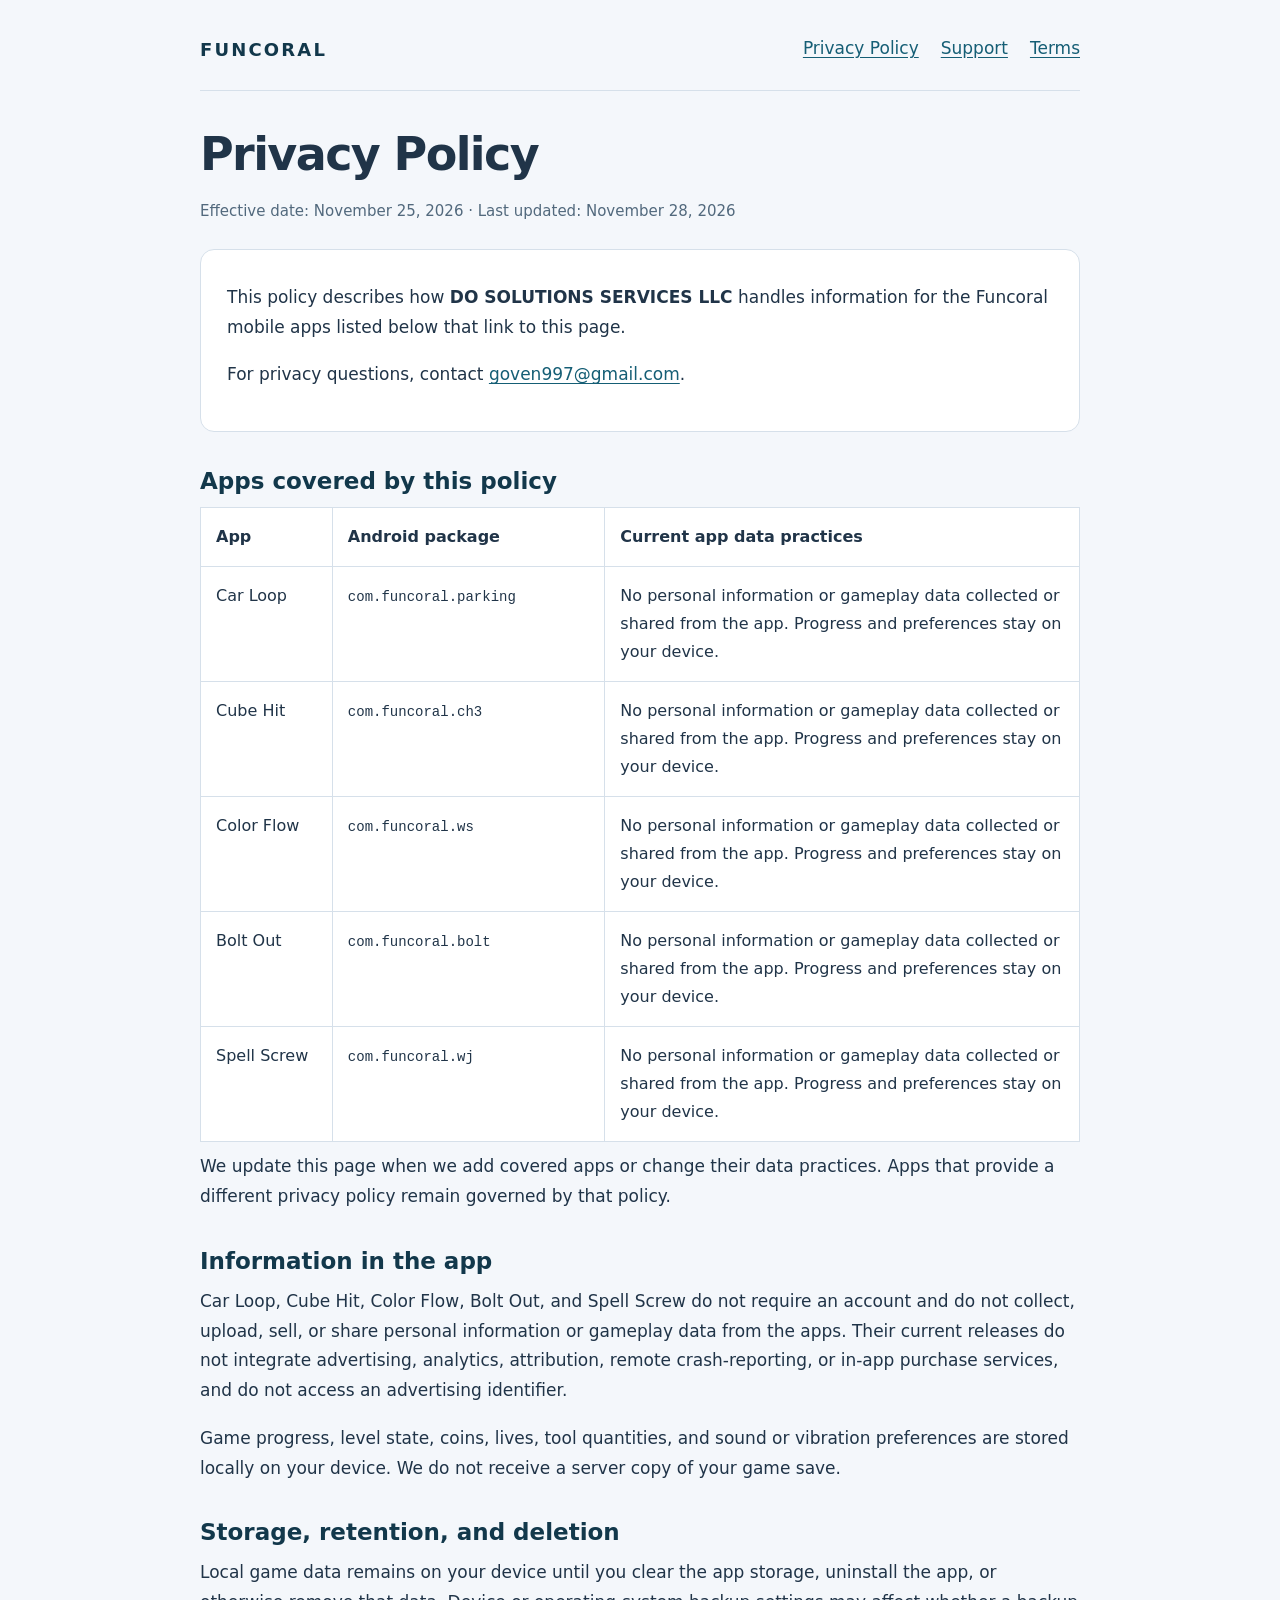
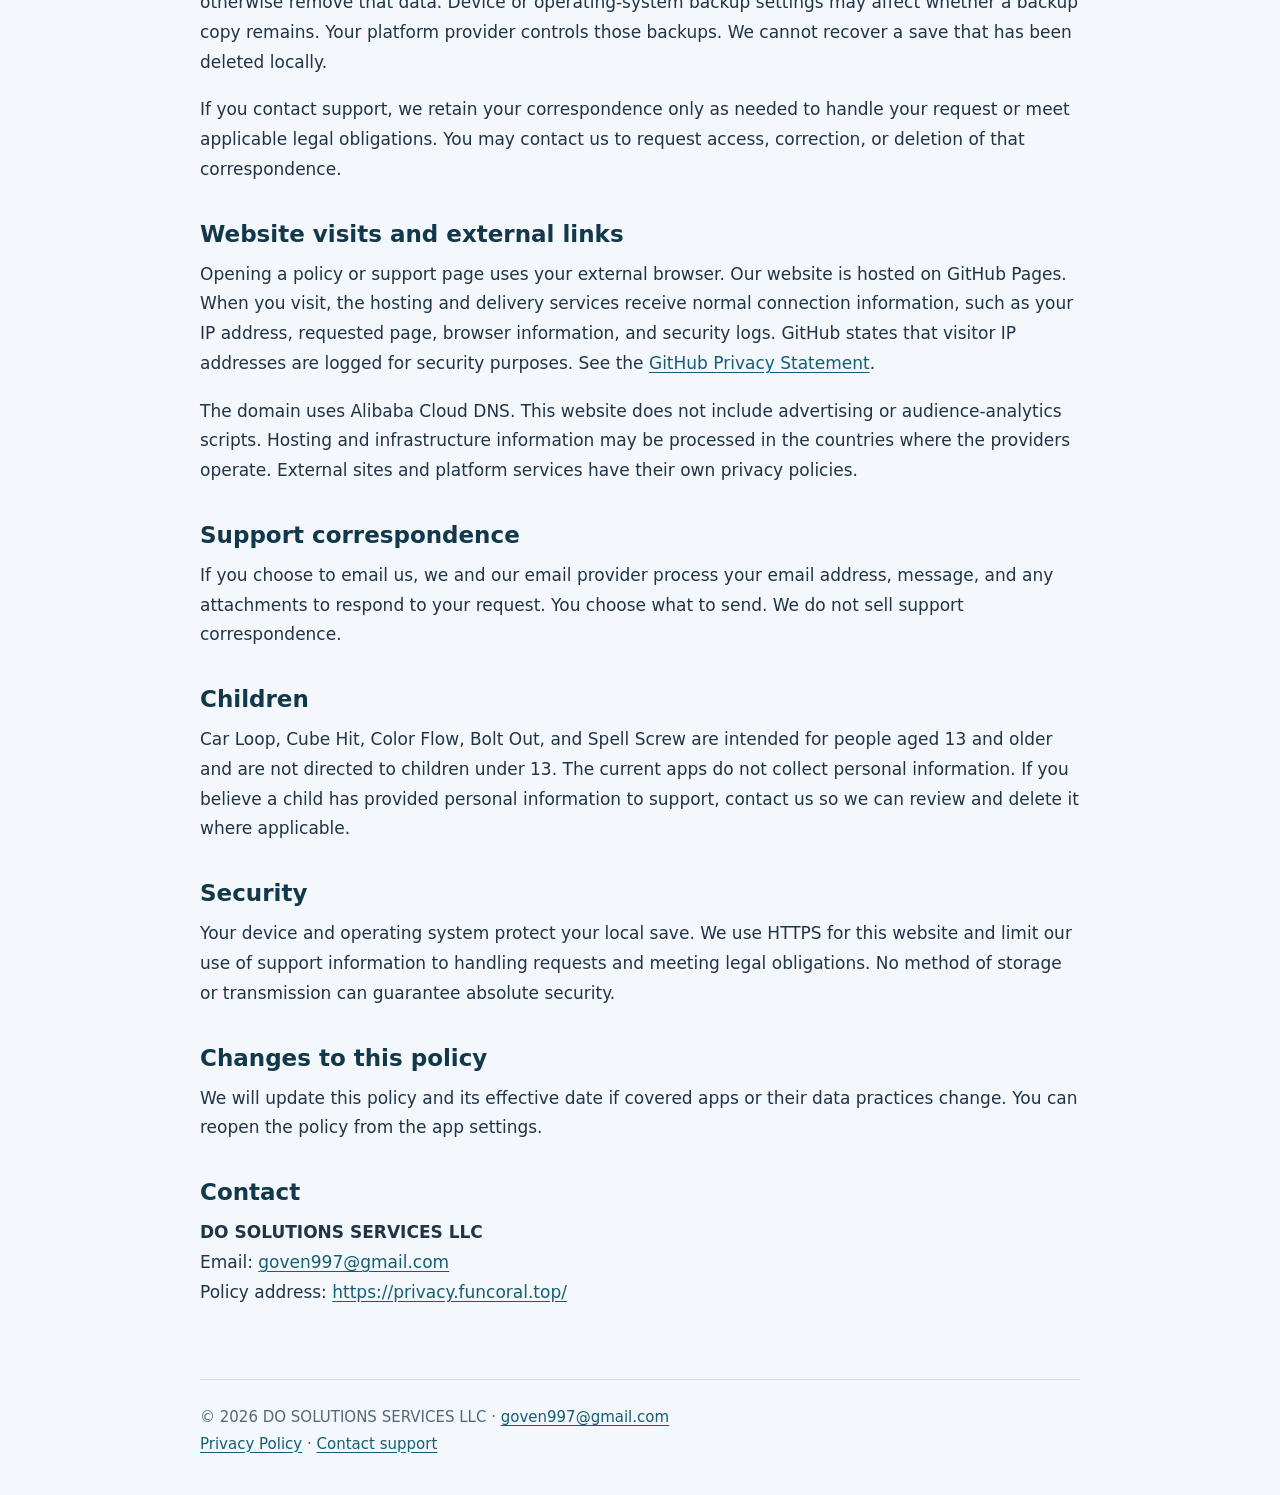
==== commit fc968bd7: "Cover Spell Screw in shared Funcoral policies Co-Authored-By: GPT-6 <noreply@openai.com>" ====
--- a/index.html
+++ b/index.html
@@ -1 +1 @@
-<!doctype html><html lang="en"><head><meta charset="utf-8"><meta name="viewport" content="width=device-width,initial-scale=1"><meta name="description" content="Privacy Policy for Funcoral apps operated by DO SOLUTIONS SERVICES LLC"><link rel="canonical" href="https://privacy.funcoral.top/"><title>Privacy Policy | Funcoral</title><link rel="stylesheet" href="/style.css"></head><body><header><a class="brand" href="/">FUNCORAL</a><nav aria-label="Policy navigation"><a href="/">Privacy Policy</a><a href="/support/">Support</a><a href="/terms/">Terms</a></nav></header><main><h1>Privacy Policy</h1><p class="meta">Effective date: November 25, 2026 · Last updated: November 25, 2026</p><div class="intro"><p>This policy describes how <strong>DO SOLUTIONS SERVICES LLC</strong> handles information for the Funcoral mobile apps listed below that link to this page.</p><p>For privacy questions, contact <a href="mailto:goven997@gmail.com">goven997@gmail.com</a>.</p></div><h2>Apps covered by this policy</h2><table><thead><tr><th scope="col">App</th><th scope="col">Android package</th><th scope="col">Current app data practices</th></tr></thead><tbody><tr><td>Car Loop</td><td><code>com.funcoral.parking</code></td><td>No personal information or gameplay data collected or shared from the app. Progress and preferences stay on your device.</td></tr><tr><td>Cube Hit</td><td><code>com.funcoral.ch3</code></td><td>No personal information or gameplay data collected or shared from the app. Progress and preferences stay on your device.</td></tr><tr><td>Color Flow</td><td><code>com.funcoral.ws</code></td><td>No personal information or gameplay data collected or shared from the app. Progress and preferences stay on your device.</td></tr><tr><td>Bolt Out</td><td><code>com.funcoral.bolt</code></td><td>No personal information or gameplay data collected or shared from the app. Progress and preferences stay on your device.</td></tr></tbody></table><p>We update this page when we add covered apps or change their data practices. Apps that provide a different privacy policy remain governed by that policy.</p><h2>Information in the app</h2><p>Car Loop, Cube Hit, Color Flow, and Bolt Out do not require an account and do not collect, upload, sell, or share personal information or gameplay data from the apps. Their current releases do not integrate advertising, analytics, attribution, remote crash-reporting, or in-app purchase services, and do not access an advertising identifier.</p><p>Game progress, level state, coins, lives, tool quantities, and sound or vibration preferences are stored locally on your device. We do not receive a server copy of your game save.</p><h2>Storage, retention, and deletion</h2><p>Local game data remains on your device until you clear the app storage, uninstall the app, or otherwise remove that data. Device or operating-system backup settings may affect whether a backup copy remains. Your platform provider controls those backups. We cannot recover a save that has been deleted locally.</p><p>If you contact support, we retain your correspondence only as needed to handle your request or meet applicable legal obligations. You may contact us to request access, correction, or deletion of that correspondence.</p><h2>Website visits and external links</h2><p>Opening a policy or support page uses your external browser. Our website is hosted on GitHub Pages. When you visit, the hosting and delivery services receive normal connection information, such as your IP address, requested page, browser information, and security logs. GitHub states that visitor IP addresses are logged for security purposes. See the <a href="https://docs.github.com/en/site-policy/privacy-policies/github-general-privacy-statement">GitHub Privacy Statement</a>.</p><p>The domain uses Alibaba Cloud DNS. This website does not include advertising or audience-analytics scripts. Hosting and infrastructure information may be processed in the countries where the providers operate. External sites and platform services have their own privacy policies.</p><h2>Support correspondence</h2><p>If you choose to email us, we and our email provider process your email address, message, and any attachments to respond to your request. You choose what to send. We do not sell support correspondence.</p><h2>Children</h2><p>Car Loop, Cube Hit, Color Flow, and Bolt Out are intended for people aged 13 and older and are not directed to children under 13. The current apps do not collect personal information. If you believe a child has provided personal information to support, contact us so we can review and delete it where applicable.</p><h2>Security</h2><p>Your device and operating system protect your local save. We use HTTPS for this website and limit our use of support information to handling requests and meeting legal obligations. No method of storage or transmission can guarantee absolute security.</p><h2>Changes to this policy</h2><p>We will update this policy and its effective date if covered apps or their data practices change. You can reopen the policy from the app settings.</p><h2>Contact</h2><p><strong>DO SOLUTIONS SERVICES LLC</strong><br>Email: <a href="mailto:goven997@gmail.com">goven997@gmail.com</a><br>Policy address: <a href="https://privacy.funcoral.top/">https://privacy.funcoral.top/</a></p></main><footer>© 2026 DO SOLUTIONS SERVICES LLC · <a href="mailto:goven997@gmail.com">goven997@gmail.com</a><br><a href="/">Privacy Policy</a> · <a href="/support/">Contact support</a></footer></body></html>
+<!doctype html><html lang="en"><head><meta charset="utf-8"><meta name="viewport" content="width=device-width,initial-scale=1"><meta name="description" content="Privacy Policy for Funcoral apps operated by DO SOLUTIONS SERVICES LLC"><link rel="canonical" href="https://privacy.funcoral.top/"><title>Privacy Policy | Funcoral</title><link rel="stylesheet" href="/style.css"></head><body><header><a class="brand" href="/">FUNCORAL</a><nav aria-label="Policy navigation"><a href="/">Privacy Policy</a><a href="/support/">Support</a><a href="/terms/">Terms</a></nav></header><main><h1>Privacy Policy</h1><p class="meta">Effective date: November 25, 2026 · Last updated: November 28, 2026</p><div class="intro"><p>This policy describes how <strong>DO SOLUTIONS SERVICES LLC</strong> handles information for the Funcoral mobile apps listed below that link to this page.</p><p>For privacy questions, contact <a href="mailto:goven997@gmail.com">goven997@gmail.com</a>.</p></div><h2>Apps covered by this policy</h2><table><thead><tr><th scope="col">App</th><th scope="col">Android package</th><th scope="col">Current app data practices</th></tr></thead><tbody><tr><td>Car Loop</td><td><code>com.funcoral.parking</code></td><td>No personal information or gameplay data collected or shared from the app. Progress and preferences stay on your device.</td></tr><tr><td>Cube Hit</td><td><code>com.funcoral.ch3</code></td><td>No personal information or gameplay data collected or shared from the app. Progress and preferences stay on your device.</td></tr><tr><td>Color Flow</td><td><code>com.funcoral.ws</code></td><td>No personal information or gameplay data collected or shared from the app. Progress and preferences stay on your device.</td></tr><tr><td>Bolt Out</td><td><code>com.funcoral.bolt</code></td><td>No personal information or gameplay data collected or shared from the app. Progress and preferences stay on your device.</td></tr><tr><td>Spell Screw</td><td><code>com.funcoral.wj</code></td><td>No personal information or gameplay data collected or shared from the app. Progress and preferences stay on your device.</td></tr></tbody></table><p>We update this page when we add covered apps or change their data practices. Apps that provide a different privacy policy remain governed by that policy.</p><h2>Information in the app</h2><p>Car Loop, Cube Hit, Color Flow, Bolt Out, and Spell Screw do not require an account and do not collect, upload, sell, or share personal information or gameplay data from the apps. Their current releases do not integrate advertising, analytics, attribution, remote crash-reporting, or in-app purchase services, and do not access an advertising identifier.</p><p>Game progress, level state, coins, lives, tool quantities, and sound or vibration preferences are stored locally on your device. We do not receive a server copy of your game save.</p><h2>Storage, retention, and deletion</h2><p>Local game data remains on your device until you clear the app storage, uninstall the app, or otherwise remove that data. Device or operating-system backup settings may affect whether a backup copy remains. Your platform provider controls those backups. We cannot recover a save that has been deleted locally.</p><p>If you contact support, we retain your correspondence only as needed to handle your request or meet applicable legal obligations. You may contact us to request access, correction, or deletion of that correspondence.</p><h2>Website visits and external links</h2><p>Opening a policy or support page uses your external browser. Our website is hosted on GitHub Pages. When you visit, the hosting and delivery services receive normal connection information, such as your IP address, requested page, browser information, and security logs. GitHub states that visitor IP addresses are logged for security purposes. See the <a href="https://docs.github.com/en/site-policy/privacy-policies/github-general-privacy-statement">GitHub Privacy Statement</a>.</p><p>The domain uses Alibaba Cloud DNS. This website does not include advertising or audience-analytics scripts. Hosting and infrastructure information may be processed in the countries where the providers operate. External sites and platform services have their own privacy policies.</p><h2>Support correspondence</h2><p>If you choose to email us, we and our email provider process your email address, message, and any attachments to respond to your request. You choose what to send. We do not sell support correspondence.</p><h2>Children</h2><p>Car Loop, Cube Hit, Color Flow, Bolt Out, and Spell Screw are intended for people aged 13 and older and are not directed to children under 13. The current apps do not collect personal information. If you believe a child has provided personal information to support, contact us so we can review and delete it where applicable.</p><h2>Security</h2><p>Your device and operating system protect your local save. We use HTTPS for this website and limit our use of support information to handling requests and meeting legal obligations. No method of storage or transmission can guarantee absolute security.</p><h2>Changes to this policy</h2><p>We will update this policy and its effective date if covered apps or their data practices change. You can reopen the policy from the app settings.</p><h2>Contact</h2><p><strong>DO SOLUTIONS SERVICES LLC</strong><br>Email: <a href="mailto:goven997@gmail.com">goven997@gmail.com</a><br>Policy address: <a href="https://privacy.funcoral.top/">https://privacy.funcoral.top/</a></p></main><footer>© 2026 DO SOLUTIONS SERVICES LLC · <a href="mailto:goven997@gmail.com">goven997@gmail.com</a><br><a href="/">Privacy Policy</a> · <a href="/support/">Contact support</a></footer></body></html>
